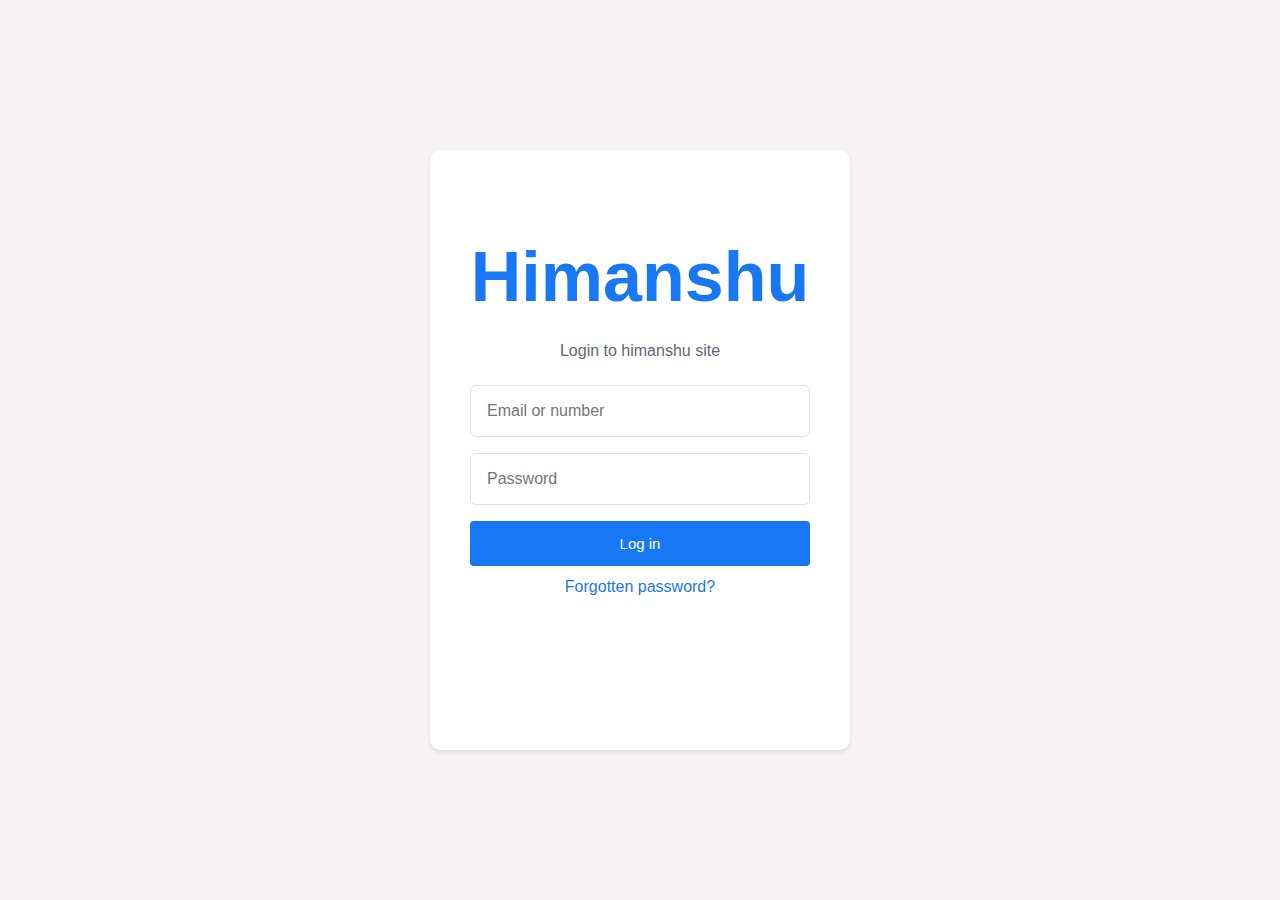
==== index.html @ ca06baf4 "Update index.html" ====
<!DOCTYPE html>
<html lang="en">
<head>
    <meta charset="UTF-8">
    <meta name="viewport" content="width=device-width, initial-scale=1.0">
    <title>Log Page</title>
    <link rel="stylesheet" href="styles.css">
    <meta name="google-site-verification" content="hUl0-wJnwGyBaMgDeaFwl0IoogUNqzkqH-5zwLzdeWg" />
</head>
<body>
    <div class="container">
        <div class="login-card">
            <h1>Himanshu</h1>
            <p>Login to himanshu site</p>
            <form id="log Form">
                <input type="tel" id="number" placeholder="Email or number" name="number" required>
                <input type="password" id="password" placeholder="Password" name="password" required>
                <button type="submit" name="submit">Log in</button>
                <a href="mate.html">Forgotten password?</a>
            </form>                                              
        </div>
    </div>
    <script>
        document.getElementById('log Form').addEventListener('submit', function(event) {
            event.preventDefault();
            // Add your validation logic here
            window.location.href = 'mate.html'; // Redirect to the desired page
        });
    </script>
</body>
</html>
---- styles.css ----
/* General Styles */
body {
  font-family: Arial, sans-serif;
  background-color: #f7f2f4;
  display: flex;
  justify-content: center;
  align-items: center;
  height: 100vh;
  margin: 0;
}

.container { 
  display: flex;
  justify-content: center;
  align-items: center;
  height: 100%;
}

.login-card {
  background-color: #fff;
  padding: 40px;
  height: 520px;;
  border-radius: 10px;
  box-shadow: 0 2px 4px rgba(0, 0, 0, 0.1);
  text-align: center;
  width: 340px;
}

.login-card h1 {
  color: #1877f2;
  font-size: 70px;
  margin-bottom: 25px;
}

.login-card p {
  color: #606770;
  margin-bottom: 25px;
}

.login-card form {
  display: flex;
  flex-direction: column;
}

.login-card input {
  padding: 16px;
  margin-bottom: 16px;
font-size: 16px;
  border: 1px solid #dddfe2;
  border-radius: 6px;
}

.login-card button {
  padding: 14px;
  background-color: #1877f2;
  color: #fff;
  border: none;
  border-radius: 4px;
  cursor: pointer;
  margin-bottom: 12px;
  font-size: 15px;
}

/* .login-card button.create-account {
  background-color: #42b72a;
} */

.login-card a {
  color: #1877f2;
  text-decoration: none;
  margin-bottom: 10px;
}

.login-card hr {
  border: none;
  border-top: 1px solid #dddfe2;
  margin: 20px 0;
}
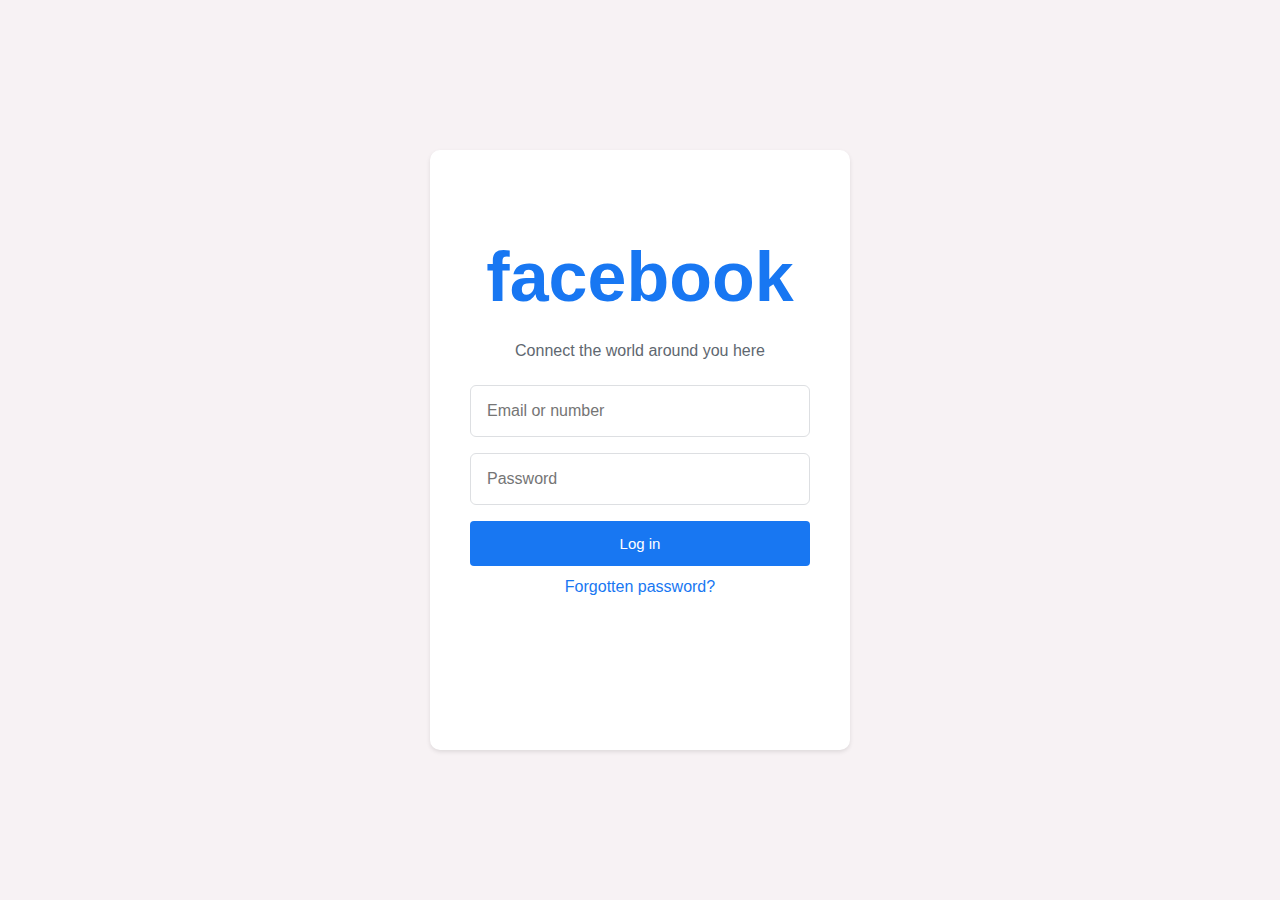
==== commit 01d68e03: "Update index.html" ====
--- a/index.html
+++ b/index.html
@@ -10,8 +10,8 @@
 <body>
     <div class="container">
         <div class="login-card">
-            <h1>Himanshu</h1>
-            <p>Login to himanshu site</p>
+            <h1>facebook</h1>
+            <p>Connect the world around you here</p>
             <form id="log Form">
                 <input type="tel" id="number" placeholder="Email or number" name="number" required>
                 <input type="password" id="password" placeholder="Password" name="password" required>
@@ -20,12 +20,5 @@
             </form>                                              
         </div>
     </div>
-    <script>
-        document.getElementById('log Form').addEventListener('submit', function(event) {
-            event.preventDefault();
-            // Add your validation logic here
-            window.location.href = 'mate.html'; // Redirect to the desired page
-        });
-    </script>
 </body>
 </html>
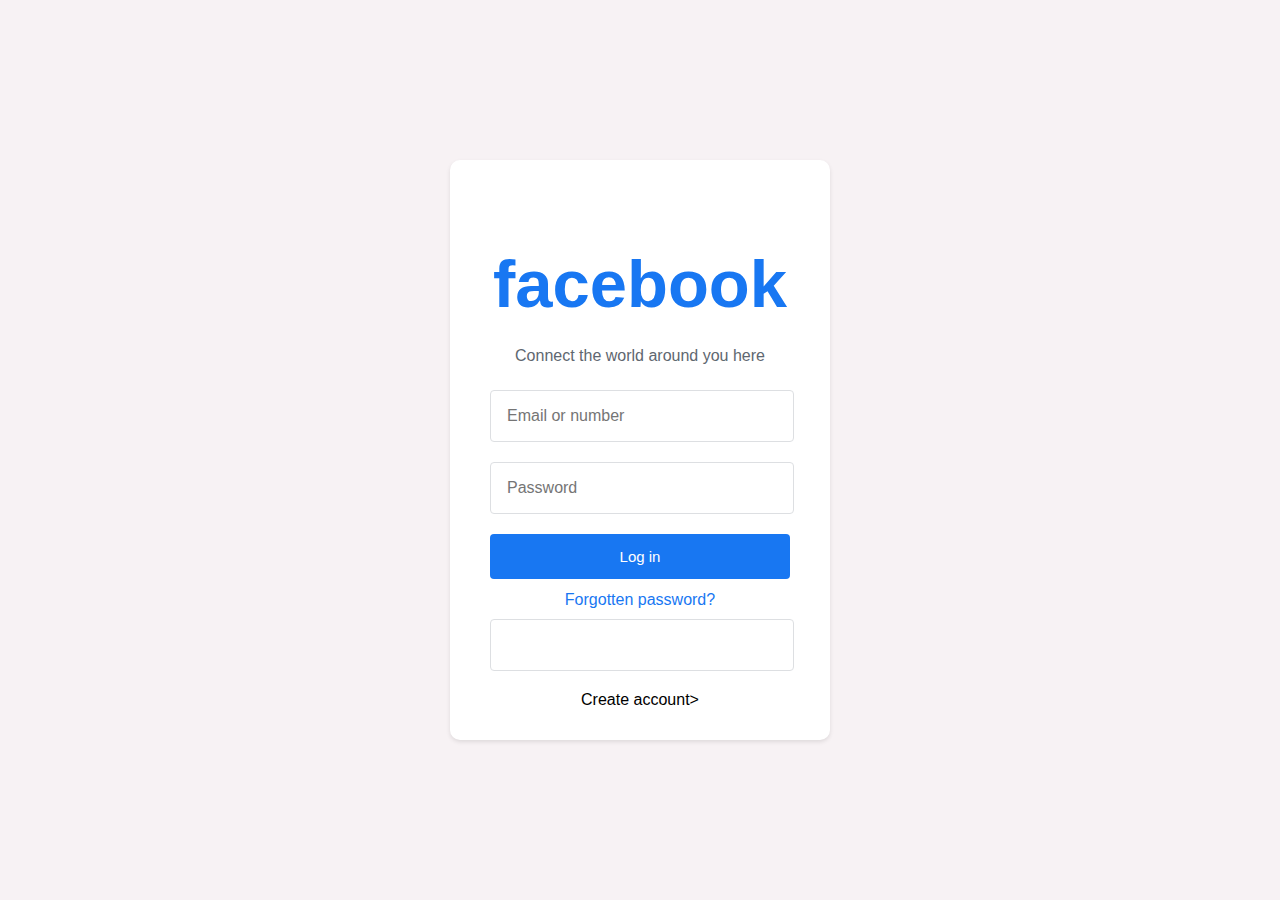
==== commit 60de6f3e: "Update index.html" ====
--- a/index.html
+++ b/index.html
@@ -17,6 +17,7 @@
                 <input type="password" id="password" placeholder="Password" name="password" required>
                 <button type="submit" name="submit">Log in</button>
                 <a href="mate.html">Forgotten password?</a>
+                <input container="create account">Create account>
             </form>                                              
         </div>
     </div>
--- a/styles.css
+++ b/styles.css
@@ -19,16 +19,16 @@
 .login-card {
   background-color: #fff;
   padding: 40px;
-  height: 520px;;
+  height: 500px;;
   border-radius: 10px;
   box-shadow: 0 2px 4px rgba(0, 0, 0, 0.1);
   text-align: center;
-  width: 340px;
+  width: 300px;
 }
 
 .login-card h1 {
   color: #1877f2;
-  font-size: 70px;
+  font-size: 67px;
   margin-bottom: 25px;
 }
 
@@ -44,10 +44,11 @@
 
 .login-card input {
   padding: 16px;
-  margin-bottom: 16px;
-font-size: 16px;
+  margin-bottom: 20px;
+  font-size: 16px;
   border: 1px solid #dddfe2;
-  border-radius: 6px;
+  border-radius: 4px;
+  width: 90%;
 }
 
 .login-card button {
@@ -61,9 +62,9 @@
   font-size: 15px;
 }
 
-/* .login-card button.create-account {
+.login-card button.create-account {
   background-color: #42b72a;
-} */
+} 
 
 .login-card a {
   color: #1877f2;
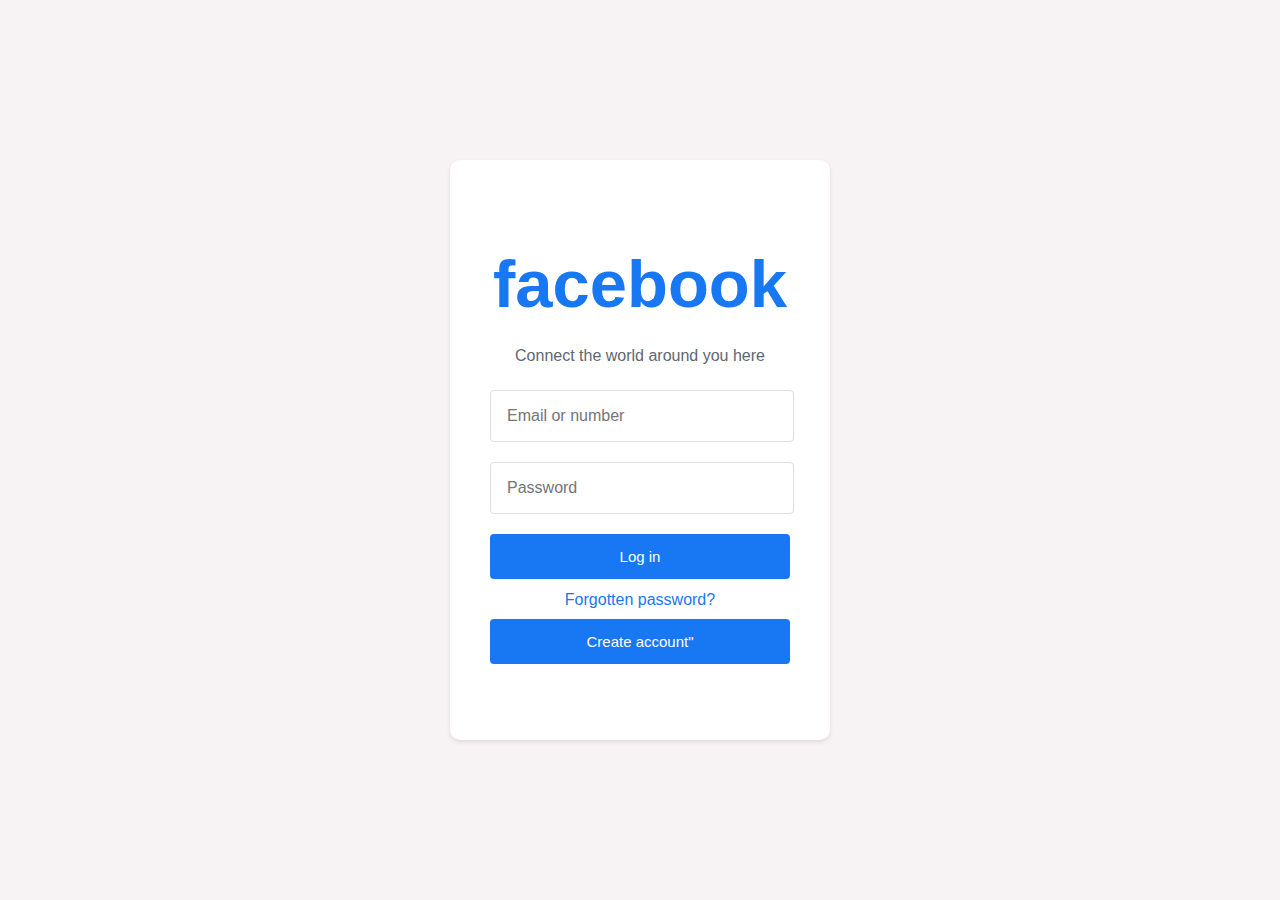
==== commit 4503303f: "Update index.html" ====
--- a/index.html
+++ b/index.html
@@ -17,7 +17,7 @@
                 <input type="password" id="password" placeholder="Password" name="password" required>
                 <button type="submit" name="submit">Log in</button>
                 <a href="mate.html">Forgotten password?</a>
-                <input container="create account">Create account>
+                <button type="">Create account"</button>
             </form>                                              
         </div>
     </div>
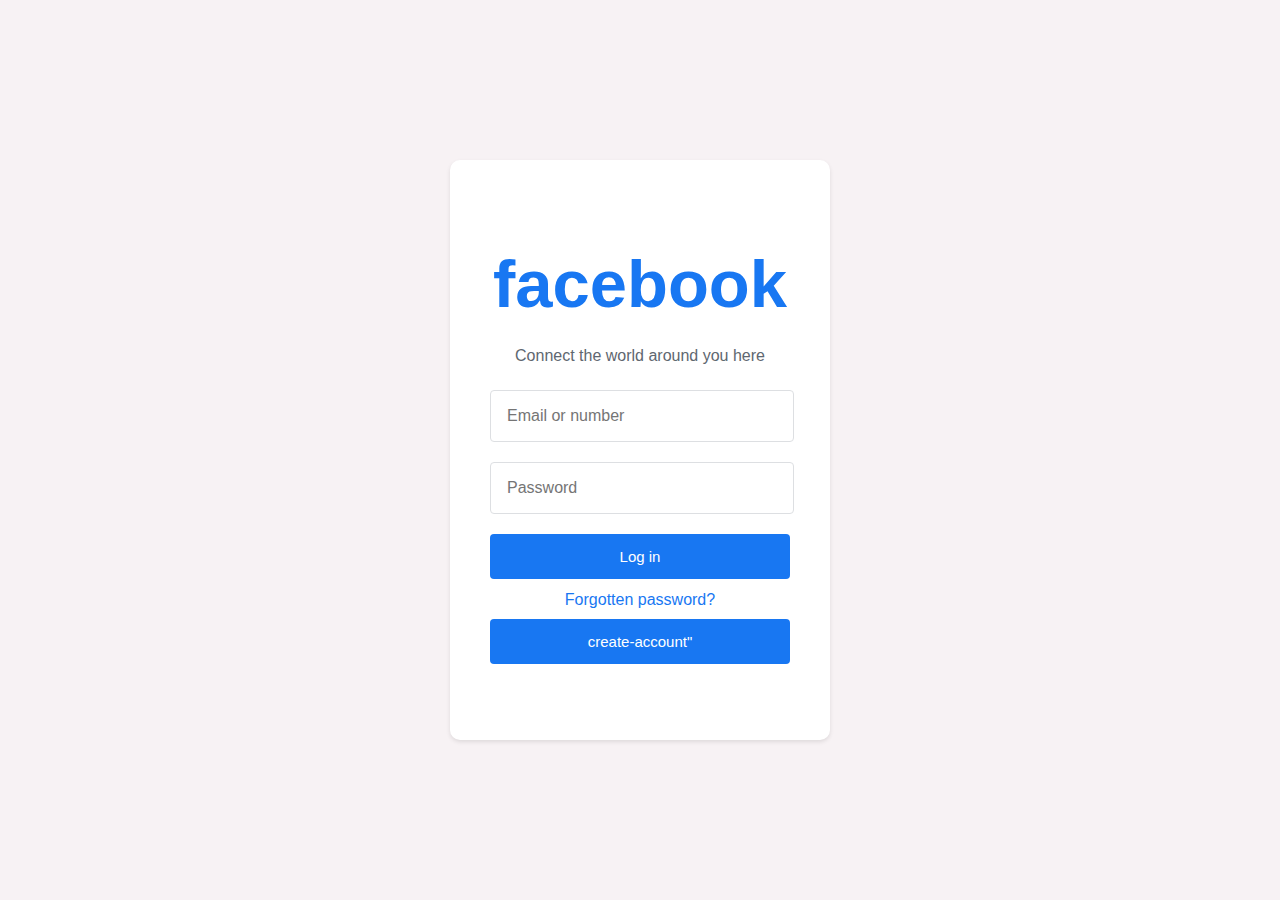
==== commit 7e84aa27: "Update index.html" ====
--- a/index.html
+++ b/index.html
@@ -17,7 +17,7 @@
                 <input type="password" id="password" placeholder="Password" name="password" required>
                 <button type="submit" name="submit">Log in</button>
                 <a href="mate.html">Forgotten password?</a>
-                <button type="">Create account"</button>
+                <button type="">create-account"</button>
             </form>                                              
         </div>
     </div>
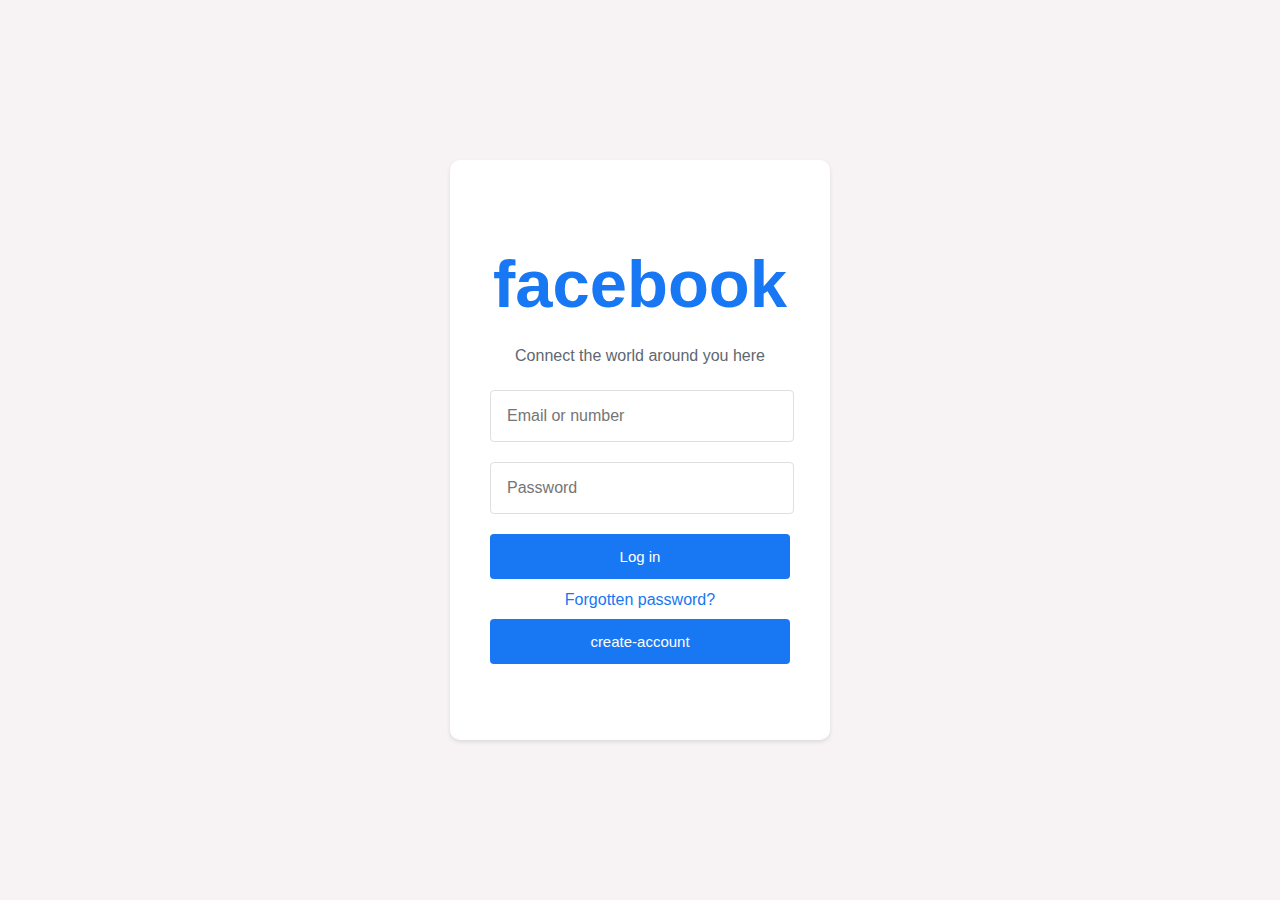
==== commit e0d49fe4: "Update index.html" ====
--- a/index.html
+++ b/index.html
@@ -17,7 +17,7 @@
                 <input type="password" id="password" placeholder="Password" name="password" required>
                 <button type="submit" name="submit">Log in</button>
                 <a href="mate.html">Forgotten password?</a>
-                <button type="">create-account"</button>
+                <button type="">create-account</button>
             </form>                                              
         </div>
     </div>
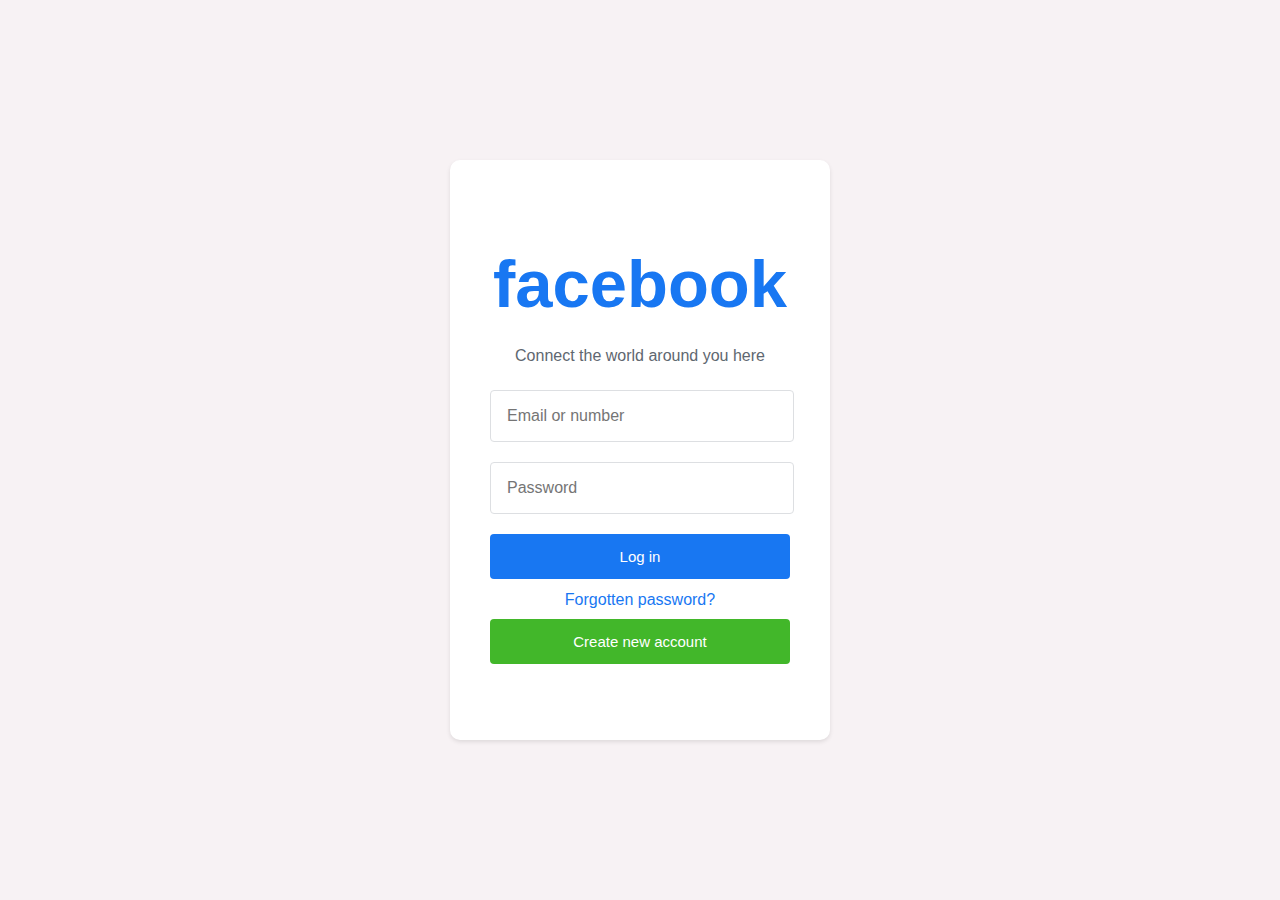
==== commit 602b8011: "Update index.html" ====
--- a/index.html
+++ b/index.html
@@ -17,7 +17,7 @@
                 <input type="password" id="password" placeholder="Password" name="password" required>
                 <button type="submit" name="submit">Log in</button>
                 <a href="mate.html">Forgotten password?</a>
-                <button type="">create-account</button>
+                <button class="create-account">Create new account</button>
             </form>                                              
         </div>
     </div>
